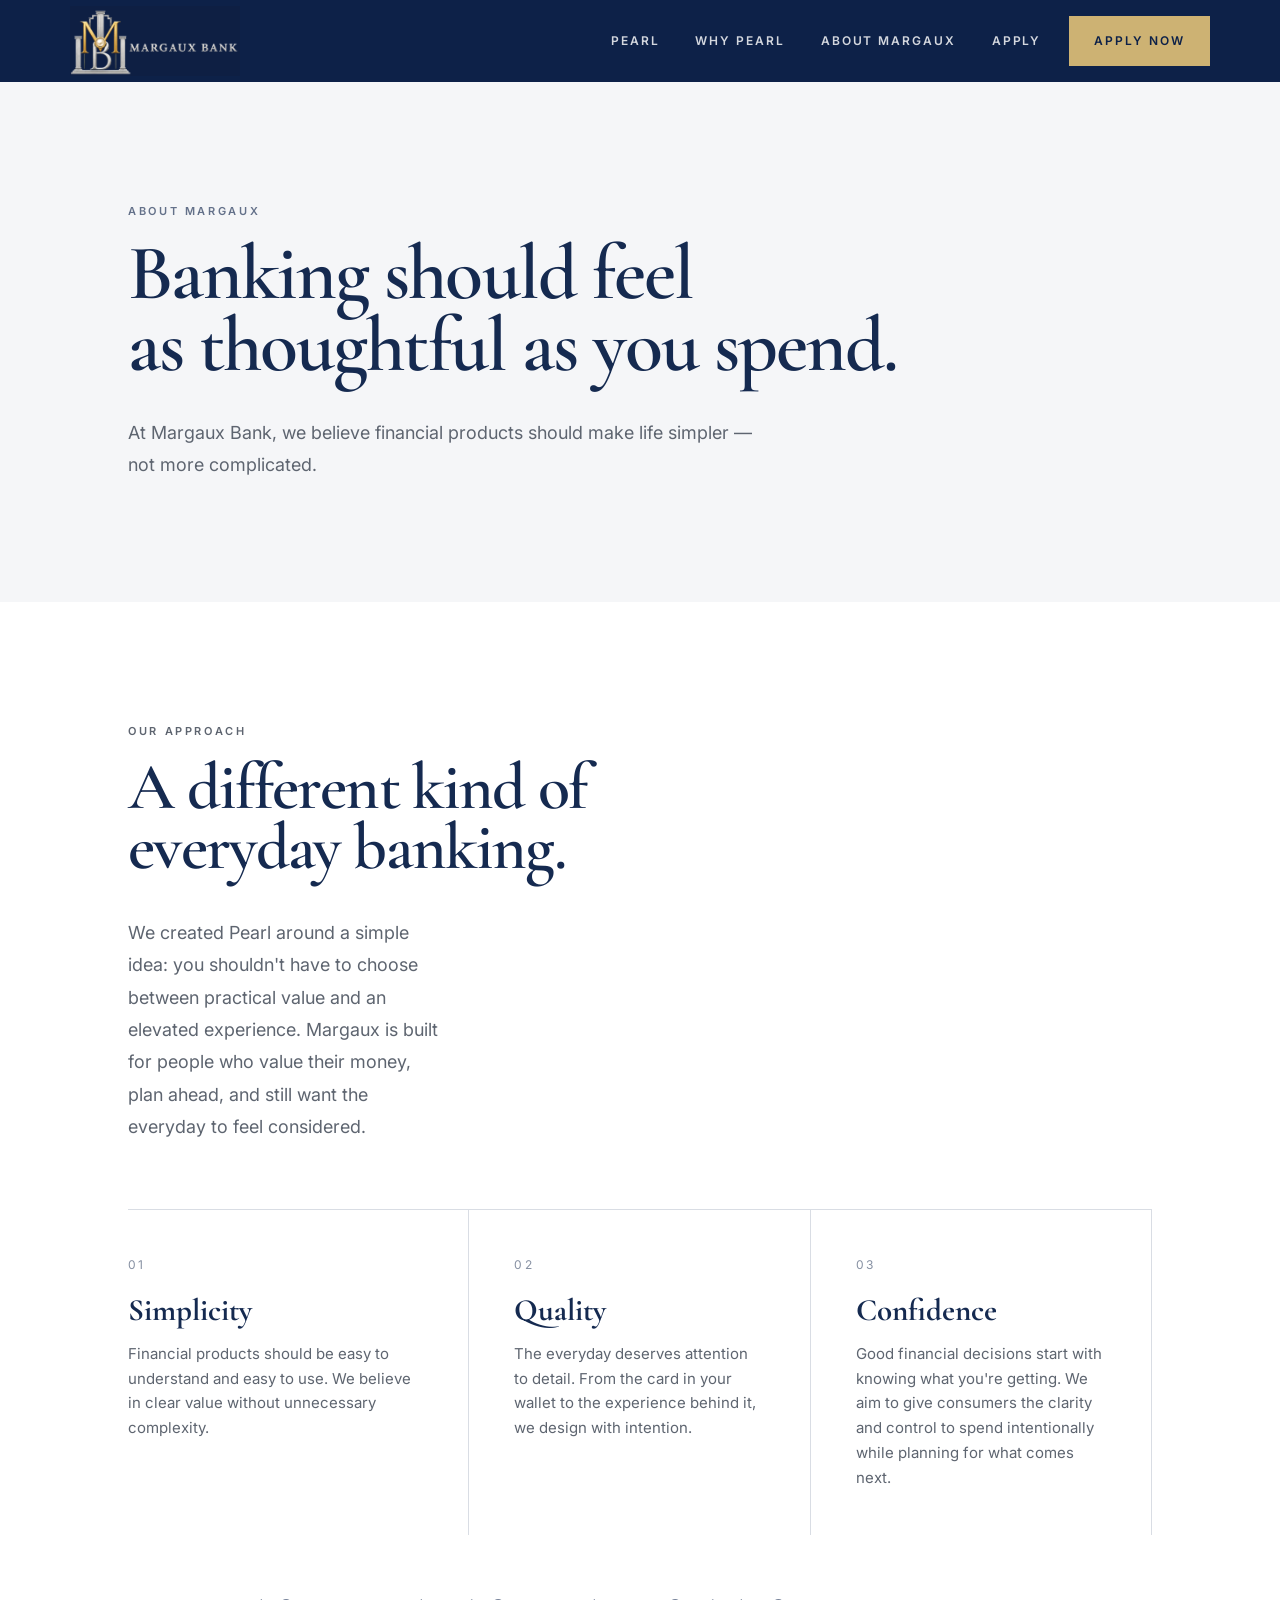
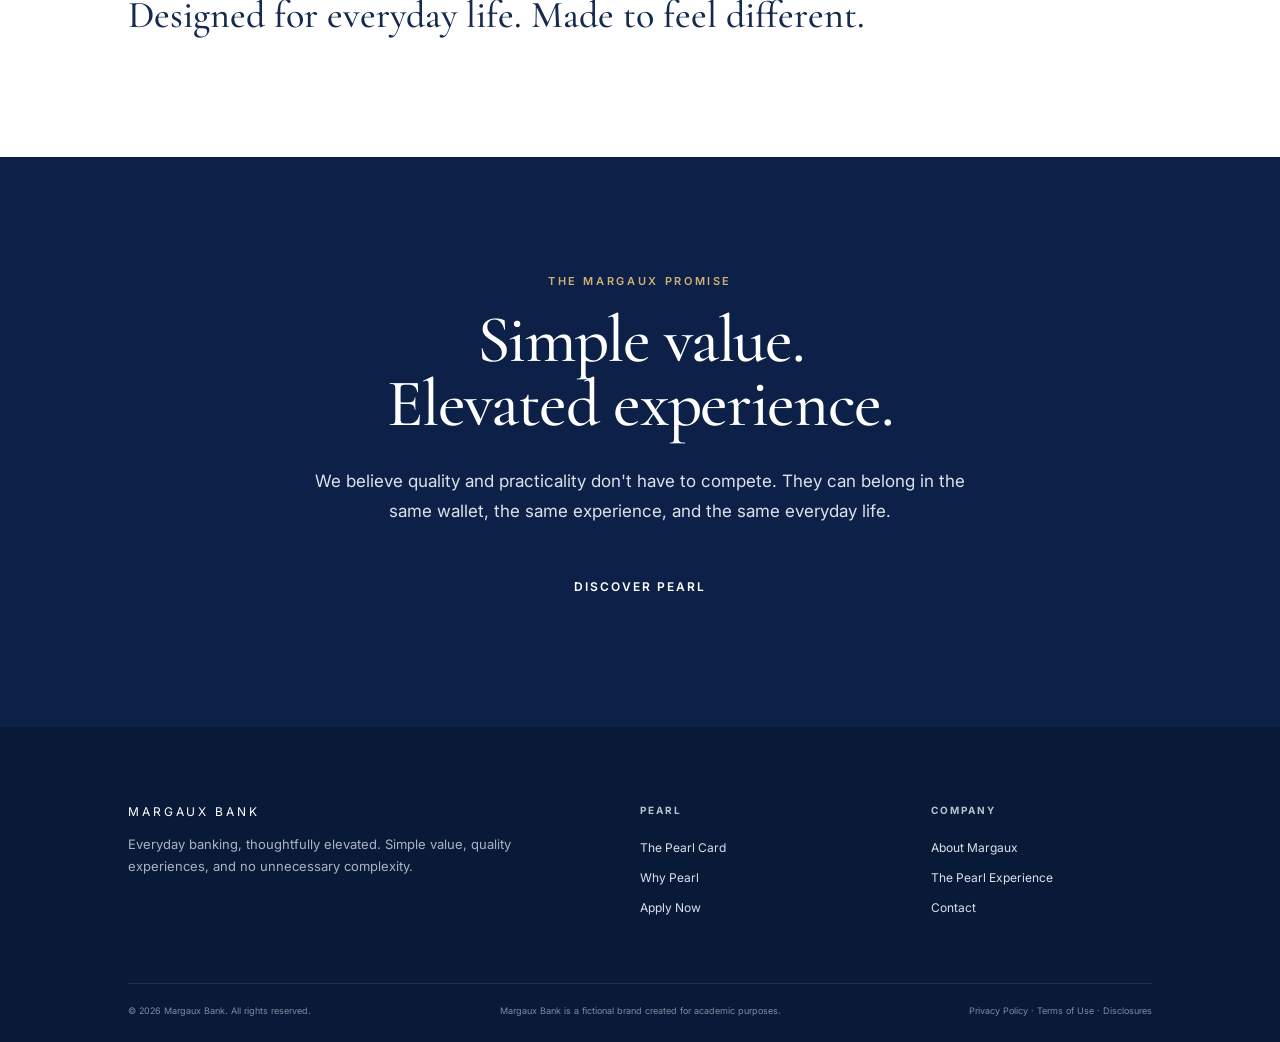
==== about.html @ a51bf8c8 "Add files via upload" ====
<!DOCTYPE html>
<html lang="en">
<head>
  <meta charset="UTF-8" />
  <meta name="viewport" content="width=device-width, initial-scale=1.0" />
  <meta name="description" content="About Margaux Bank — everyday banking, thoughtfully elevated." />
  <title>About Margaux — Margaux Bank</title>
  <link rel="preconnect" href="https://fonts.googleapis.com">
  <link rel="preconnect" href="https://fonts.gstatic.com" crossorigin>
  <link href="https://fonts.googleapis.com/css2?family=Cormorant+Garamond:wght@500;600;700&family=Inter:wght@400;500;600&display=swap" rel="stylesheet">
  <link rel="stylesheet" href="style.css" />
</head>
<body>
  <header class="site-header">
    <a class="brand" href="index.html" aria-label="Margaux Bank home">
      <img class="brand-logo" src="margaux-logo.png" alt="Margaux Bank">
    </a>

    <button class="menu-toggle" aria-label="Open navigation" aria-expanded="false">☰</button>

    <nav class="nav">
      <a href="index.html#pearl">PEARL</a>
      <a href="index.html#why-pearl">WHY PEARL</a>
      <a href="about.html">ABOUT MARGAUX</a>
      <a href="index.html#apply">APPLY</a>
    </nav>

    <a class="nav-cta" href="index.html#apply">APPLY NOW</a>
  </header>

  <main id="top">
    <section class="about-hero">
      <div class="about-hero-copy">
        <p class="eyebrow">ABOUT MARGAUX</p>
        <h1>Banking should feel<br>as thoughtful as you spend.</h1>
        <p>At Margaux Bank, we believe financial products should make life simpler — not more complicated.</p>
      </div>
    </section>

    <section class="process section about-main">
      <div class="section-intro">
        <p class="eyebrow">OUR APPROACH</p>
        <h2>A different kind of<br>everyday banking.</h2>
      </div>

      <p class="about-lead">We created Pearl around a simple idea: you shouldn't have to choose between practical value and an elevated experience. Margaux is built for people who value their money, plan ahead, and still want the everyday to feel considered.</p>

      <div class="process-grid">
        <article>
          <span>01</span>
          <h3>Simplicity</h3>
          <p>Financial products should be easy to understand and easy to use. We believe in clear value without unnecessary complexity.</p>
        </article>
        <article>
          <span>02</span>
          <h3>Quality</h3>
          <p>The everyday deserves attention to detail. From the card in your wallet to the experience behind it, we design with intention.</p>
        </article>
        <article>
          <span>03</span>
          <h3>Confidence</h3>
          <p>Good financial decisions start with knowing what you're getting. We aim to give consumers the clarity and control to spend intentionally while planning for what comes next.</p>
        </article>
      </div>

      <div class="about-closing">Designed for everyday life. Made to feel different.</div>
    </section>

    <section class="about-values">
      <div class="about-values-inner">
        <p class="eyebrow">THE MARGAUX PROMISE</p>
        <h2>Simple value.<br>Elevated experience.</h2>
        <p>We believe quality and practicality don't have to compete. They can belong in the same wallet, the same experience, and the same everyday life.</p>
        <a class="button button-primary" href="index.html#pearl">DISCOVER PEARL</a>
      </div>
    </section>
  </main>

  <footer>
    <div class="footer-top">
      <div class="footer-brand">
        <div class="brand-name">MARGAUX BANK</div>
        <p>Everyday banking, thoughtfully elevated. Simple value, quality experiences, and no unnecessary complexity.</p>
      </div>
      <div>
        <h4>PEARL</h4>
        <a href="index.html#pearl">The Pearl Card</a>
        <a href="index.html#why-pearl">Why Pearl</a>
        <a href="index.html#apply">Apply Now</a>
      </div>
      <div>
        <h4>COMPANY</h4>
        <a href="about.html">About Margaux</a>
        <a href="index.html#pearl">The Pearl Experience</a>
        <a href="index.html#apply">Contact</a>
      </div>
    </div>
    <div class="footer-bottom">
      <span>© 2026 Margaux Bank. All rights reserved.</span>
      <span>Margaux Bank is a fictional brand created for academic purposes.</span>
      <span><a href="#">Privacy Policy</a> · <a href="#">Terms of Use</a> · <a href="#">Disclosures</a></span>
    </div>
  </footer>

  <script src="script.js"></script>
</body>
</html>
---- style.css ----
:root{
  --navy:#0d2148;
  --navy-2:#101f43;
  --gold:#cdb273;
  --ink:#152a50;
  --text:#5e6570;
  --line:#d9dde4;
  --paper:#f5f6f8;
  --white:#fff;
  --serif:"Cormorant Garamond", Georgia, serif;
  --sans:"Inter", Arial, sans-serif;
}
*{box-sizing:border-box}
html{scroll-behavior:smooth}
body{margin:0;color:var(--ink);background:var(--white);font-family:var(--sans);font-size:15px;line-height:1.65}
a{text-decoration:none;color:inherit}
.site-header{height:82px;background:var(--navy);color:#fff;display:flex;align-items:center;padding:0 5.5%;gap:28px;position:sticky;top:0;z-index:20}
.brand{display:flex;align-items:center;gap:12px;margin-right:auto}
.brand-logo{width:245px;height:auto;display:block;max-height:70px;object-fit:contain;object-position:left center}
.brand-name{font-size:12px;letter-spacing:.24em;white-space:nowrap}
.nav{display:flex;gap:36px;align-items:center}
.nav a,.nav-cta{font-size:12px;letter-spacing:.16em;font-weight:600}
.nav a{opacity:.82}
.nav a:hover{opacity:1}
.nav-cta{background:var(--gold);color:var(--navy);padding:15px 25px}
.menu-toggle{display:none;background:none;border:0;color:#fff;font-size:24px}
.hero{min-height:615px;background:var(--paper);display:grid;grid-template-columns:48% 52%;position:relative;overflow:hidden}
.hero-copy{padding:100px 8% 85px 10%;position:relative;z-index:2}
.eyebrow{font-size:11px;letter-spacing:.24em;font-weight:600;color:#64718a;margin:0 0 18px}
.hero h1,.section h2,.card-section h2,.apply h2{font-family:var(--serif);font-weight:600;line-height:.9;letter-spacing:-.025em;margin:0;color:var(--ink)}
.hero h1{font-size:80px}
.hero-text{max-width:590px;color:var(--text);font-size:17px;line-height:1.8;margin:35px 0}
.hero-actions{display:flex;gap:16px}
.button{display:inline-block;padding:15px 29px;font-size:12px;letter-spacing:.17em;font-weight:600}
.button-primary{background:var(--navy);color:#fff}
.button-outline{border:1px solid #aeb6c2;color:var(--navy)}
.trust{margin-top:52px;color:#737b86;font-size:12px;display:flex;align-items:center;gap:13px}
.trust span{width:34px;height:1px;background:#6f91c5}
.hero-art{position:relative;min-height:615px}
.wave{position:absolute;width:640px;height:640px;border:1px solid #b9c9df;border-left-color:transparent;border-bottom-color:transparent;border-radius:50%;transform:rotate(37deg)}
.wave-a{top:45px;left:0}
.wave-b{top:145px;left:190px;transform:rotate(37deg) scale(.68)}
.wave-c{top:-35px;left:390px;transform:rotate(37deg) scale(.48)}
.specs span{display:block;font-size:10px;letter-spacing:.17em;color:#7a8290;margin-bottom:8px}
.specs strong{font-size:13px;font-weight:500}

.card-section{
  min-height:760px;
  padding:105px 7% 100px;
  background:var(--navy);
  color:#fff;
  position:relative;
  overflow:hidden;
}
.card-heading{text-align:center;position:relative;z-index:3;margin-bottom:95px}
.card-heading .eyebrow{color:var(--gold);margin-bottom:25px}
.card-heading h2{font-family:var(--serif);font-weight:500;font-size:67px;line-height:.95;letter-spacing:-.02em;margin:0;color:#fff}
.card-layout{
  position:relative;
  z-index:3;
  max-width:1160px;
  margin:0 auto;
  display:grid;
  grid-template-columns:1fr 430px 1fr;
  align-items:center;
  gap:65px;
}
.spec-column{display:flex;flex-direction:column;gap:55px}
.spec-item span{display:block;color:#6f7d99;font-size:12px;letter-spacing:.08em;font-weight:600;margin-bottom:8px}
.spec-item strong{display:block;font-family:var(--serif);font-weight:500;color:#e6e9ef;font-size:20px;line-height:1.25}
.spec-left{text-align:right}
.spec-right{text-align:left}
.obsidian-card{
  width:430px;
  height:270px;
  border:2px solid rgba(205,178,115,.48);
  border-radius:17px;
  background:linear-gradient(135deg,rgba(255,255,255,.09),rgba(10,28,64,.25));
  box-shadow:0 16px 38px rgba(0,0,0,.16);
  position:relative;
  overflow:hidden;
  color:#fff;
}
.card-lines{
  position:absolute;
  inset:-20%;
  background:
    radial-gradient(circle at 50% 50%, transparent 0 26%, rgba(205,178,115,.10) 26.2% 26.5%, transparent 26.8% 38%, rgba(205,178,115,.08) 38.2% 38.5%, transparent 38.8%),
    linear-gradient(90deg,transparent 49.8%,rgba(205,178,115,.08) 50%,transparent 50.2%),
    linear-gradient(30deg,transparent 49.8%,rgba(205,178,115,.06) 50%,transparent 50.2%),
    linear-gradient(-30deg,transparent 49.8%,rgba(205,178,115,.06) 50%,transparent 50.2%);
}
.card-brand{
  position:absolute;left:34px;top:32px;
  color:var(--gold);font-size:14px;letter-spacing:.2em;font-weight:600;
}
.card-network-mark{position:absolute;right:35px;top:30px;color:var(--gold);font-size:25px;transform:rotate(35deg)}
.card-chip{
  position:absolute;left:34px;top:104px;width:49px;height:36px;border-radius:6px;
  background:linear-gradient(135deg,#d8bd78,#9e8552);
  box-shadow:inset 0 0 0 1px rgba(255,255,255,.25);
}
.card-member{position:absolute;left:34px;bottom:32px}
.card-member span{display:block;color:#77839a;font-size:13px;margin-bottom:5px}
.card-member strong{font-family:var(--serif);font-weight:500;font-size:19px;letter-spacing:.1em}
.card-circles{position:absolute;right:34px;bottom:31px;display:flex}
.card-circles i{display:block;width:31px;height:31px;border-radius:50%;background:rgba(205,178,115,.72)}
.card-circles i+ i{margin-left:-9px;background:rgba(155,145,123,.55)}
.card-wave{
  position:absolute;width:610px;height:610px;border:1px solid rgba(67,112,176,.27);border-radius:50%;
  pointer-events:none;
}
.card-wave:before,.card-wave:after{
  content:"";position:absolute;inset:22px;border:1px solid rgba(67,112,176,.17);border-radius:50%;
}
.card-wave:after{inset:44px}
.wave-left{left:-350px;bottom:-340px;transform:rotate(35deg)}
.wave-right{right:-220px;top:150px;transform:rotate(-25deg) scale(.85)}
.section{padding:120px 10%}
.benefits{background:var(--paper)}
.section h2{font-size:66px}
.section-intro{margin-bottom:65px}
.benefit-grid{display:grid;grid-template-columns:repeat(3,1fr);gap:28px}
.benefit-grid article{background:#fff;padding:38px 34px;min-height:380px;border-top:2px solid var(--navy)}
.number{font-size:11px;letter-spacing:.18em;color:#8994a7}
.benefit-grid h3,.process h3{font-family:var(--serif);font-size:31px;line-height:1.05;margin:18px 0 24px}
ul{padding-left:19px;margin:0;color:var(--text)}
li{margin:11px 0}
.process{background:#fff}
.process-grid{display:grid;grid-template-columns:repeat(3,1fr);gap:0;border-top:1px solid var(--line)}
.process-grid article{padding:42px 45px 30px 0;border-right:1px solid var(--line)}
.process-grid article+article{padding-left:45px}
.process-grid span{font-size:12px;letter-spacing:.2em;color:#8791a3}
.process h3{margin-bottom:14px}
.process p{color:var(--text);max-width:320px}
.quote{background:var(--navy);color:#fff;text-align:center;padding:105px 15%;position:relative}
.quote-mark{font-family:var(--serif);font-size:100px;color:var(--gold);height:55px}
blockquote{font-family:var(--serif);font-size:43px;line-height:1.15;max-width:900px;margin:15px auto 35px}
.quote p{font-size:12px;letter-spacing:.1em}
.quote p span{opacity:.55}
.apply{background:var(--paper);display:grid;grid-template-columns:1fr 1fr;gap:100px;align-items:center}
.apply>div>p:last-child{color:var(--text);max-width:470px;margin-top:30px}
.apply form{border-top:1px solid var(--line);padding-top:28px}
.apply label{font-size:10px;letter-spacing:.18em;display:block;margin-bottom:12px}
.form-row{display:flex}
.form-row input{flex:1;border:1px solid #c8cdd5;border-right:0;padding:17px 16px;font:inherit;background:#fff;outline:none}
.form-row button{border:0;background:var(--navy);color:#fff;padding:0 25px;font:600 11px var(--sans);letter-spacing:.15em;cursor:pointer}
form small{display:block;color:#7b818b;font-size:10px;margin-top:14px}
.form-message{font-size:12px;margin-top:14px}
footer{background:#091a39;color:#fff;padding:75px 10% 25px}
.footer-top{display:grid;grid-template-columns:2fr 1fr 1fr;gap:70px;padding-bottom:55px}
.footer-brand p{max-width:390px;color:#aab3c1;font-size:13px}
footer h4{font-size:10px;letter-spacing:.2em;color:#b9c2cf;margin:0 0 20px}
footer .footer-top a{display:block;color:#dbe0e8;font-size:12px;margin:10px 0}
.footer-bottom{border-top:1px solid #ffffff1a;padding-top:20px;display:flex;justify-content:space-between;gap:20px;color:#7f8b9f;font-size:9px;line-height:1.5}
.footer-bottom span:nth-child(2){max-width:460px;text-align:center}
@media(max-width:900px){
  .site-header{padding:0 5%}
  .nav{display:none;position:absolute;top:82px;left:0;right:0;background:var(--navy);padding:22px 5%;flex-direction:column;align-items:flex-start}
  .nav.open{display:flex}
  .menu-toggle{display:block}
  .nav-cta{display:none}
  .hero{grid-template-columns:1fr}
  .hero-copy{padding:80px 8%}
  .hero h1{font-size:65px}
  .hero-art{min-height:340px}
  .card-section,.apply{grid-template-columns:1fr;padding:85px 8%}
  .specs{grid-template-columns:repeat(2,1fr)}
  .benefit-grid,.process-grid{grid-template-columns:1fr}
  .process-grid article,.process-grid article+article{padding:32px 0;border-right:0;border-bottom:1px solid var(--line)}
  .quote{padding:85px 8%}
  blockquote{font-size:34px}
  .footer-top{grid-template-columns:1fr 1fr}
  .footer-brand{grid-column:1/-1}
  .footer-bottom{flex-direction:column}
  .footer-bottom span:nth-child(2){text-align:left}
}
@media(max-width:600px){
  .brand-name{font-size:10px}
  .hero h1{font-size:55px}
  .hero-text{font-size:15px}
  .section h2,.card-copy h2,.apply h2{font-size:48px}
  .hero-art{min-height:250px}
  .wave{width:440px;height:440px}
  .specs{grid-template-columns:1fr}
  .form-row{flex-direction:column;gap:10px}
  .form-row input{border-right:1px solid #c8cdd5}
  .form-row button{height:50px}
  .footer-top{grid-template-columns:1fr}
}

@media(max-width:1100px){
  .card-layout{grid-template-columns:1fr;max-width:700px;gap:45px}
  .spec-left,.spec-right{text-align:center}
  .spec-column{display:grid;grid-template-columns:repeat(3,1fr);gap:25px}
  .obsidian-card{margin:0 auto}
}
@media(max-width:600px){
  .brand-logo{width:190px;max-height:55px}
  .card-section{padding:75px 6% 85px;min-height:0}
  .card-heading{margin-bottom:60px}
  .card-heading h2{font-size:48px}
  .obsidian-card{width:100%;height:auto;aspect-ratio:1.59}
  .spec-column{display:flex;gap:30px}
  .spec-item strong{font-size:18px}
}

/* Pearl card image — uses the supplied campaign card artwork. */
.pearl-card-image-wrap{width:430px;display:flex;align-items:center;justify-content:center}
.pearl-card-image{display:block;width:100%;height:auto;border-radius:17px;box-shadow:0 16px 38px rgba(0,0,0,.28);object-fit:cover}
/* About Margaux */
.about-lead{max-width:900px;color:var(--text);font-size:18px;line-height:1.8;margin:-25px 0 65px}
.about-closing{margin-top:60px;font-family:var(--serif);font-size:38px;line-height:1.1;color:var(--ink);font-weight:500}
@media(max-width:1100px){.pearl-card-image-wrap{width:100%;max-width:700px;margin:0 auto}}
@media(max-width:600px){.pearl-card-image-wrap{width:100%}.about-lead{font-size:16px;margin:-20px 0 45px}.about-closing{font-size:32px;margin-top:45px}}

/* Final card sizing fix: prevent the supplied image from expanding the grid track. */
.pearl-card-image-wrap{
  width:430px;
  min-width:0;
  max-width:430px;
}
.pearl-card-image{
  width:430px;
  max-width:100%;
  min-width:0;
  height:auto;
}
@media(max-width:1100px){
  .pearl-card-image-wrap{
    width:100%;
    max-width:430px;
    min-width:0;
    margin:0 auto;
  }
  .pearl-card-image{
    width:430px;
    max-width:100%;
  }
}
@media(max-width:600px){
  .pearl-card-image-wrap,
  .pearl-card-image{
    width:100%;
    max-width:100%;
  }
}

/* Standalone About Margaux page — same design language as the homepage. */
.about-hero{
  min-height:520px;
  background:var(--paper);
  display:flex;
  align-items:center;
  padding:100px 10%;
}
.about-hero-copy{
  max-width:850px;
}
.about-hero h1{
  font-family:var(--serif);
  font-weight:600;
  line-height:.92;
  letter-spacing:-.025em;
  margin:0;
  color:var(--ink);
  font-size:78px;
}
.about-hero-copy > p:last-child{
  max-width:650px;
  color:var(--text);
  font-size:18px;
  line-height:1.8;
  margin:35px 0 0;
}
.about-main{
  background:#fff;
}
.about-values{
  background:var(--navy);
  color:#fff;
  padding:115px 10%;
  text-align:center;
}
.about-values-inner{
  max-width:850px;
  margin:0 auto;
}
.about-values .eyebrow{
  color:var(--gold);
}
.about-values h2{
  font-family:var(--serif);
  font-weight:500;
  font-size:67px;
  line-height:.95;
  letter-spacing:-.02em;
  margin:0 0 30px;
  color:#fff;
}
.about-values p:not(.eyebrow){
  max-width:650px;
  margin:0 auto 35px;
  color:#dce2ec;
  font-size:17px;
  line-height:1.8;
}
.about-values .button-primary{
  display:inline-block;
}
@media(max-width:600px){
  .about-hero{
    min-height:430px;
    padding:80px 8%;
  }
  .about-hero h1{
    font-size:55px;
  }
  .about-hero-copy > p:last-child{
    font-size:15px;
  }
  .about-values{
    padding:85px 8%;
  }
  .about-values h2{
    font-size:48px;
  }
}

/* Pearl card: transparent isolated artwork, matching the original card footprint. */
.pearl-card-image-wrap{
  width:430px;
  height:270px;
  min-width:430px;
  max-width:430px;
  display:flex;
  align-items:center;
  justify-content:center;
}
.pearl-card-image{
  display:block;
  width:430px;
  height:270px;
  max-width:430px;
  max-height:270px;
  object-fit:contain;
  border-radius:17px;
  box-shadow:0 16px 38px rgba(0,0,0,.18);
}
@media(max-width:1100px){
  .pearl-card-image-wrap{
    width:430px;
    height:270px;
    min-width:0;
    max-width:100%;
    margin:0 auto;
  }
  .pearl-card-image{
    width:430px;
    height:270px;
    max-width:100%;
  }
}
@media(max-width:600px){
  .pearl-card-image-wrap{
    width:100%;
    height:auto;
    min-width:0;
    max-width:100%;
  }
  .pearl-card-image{
    width:100%;
    height:auto;
    max-width:100%;
  }
}
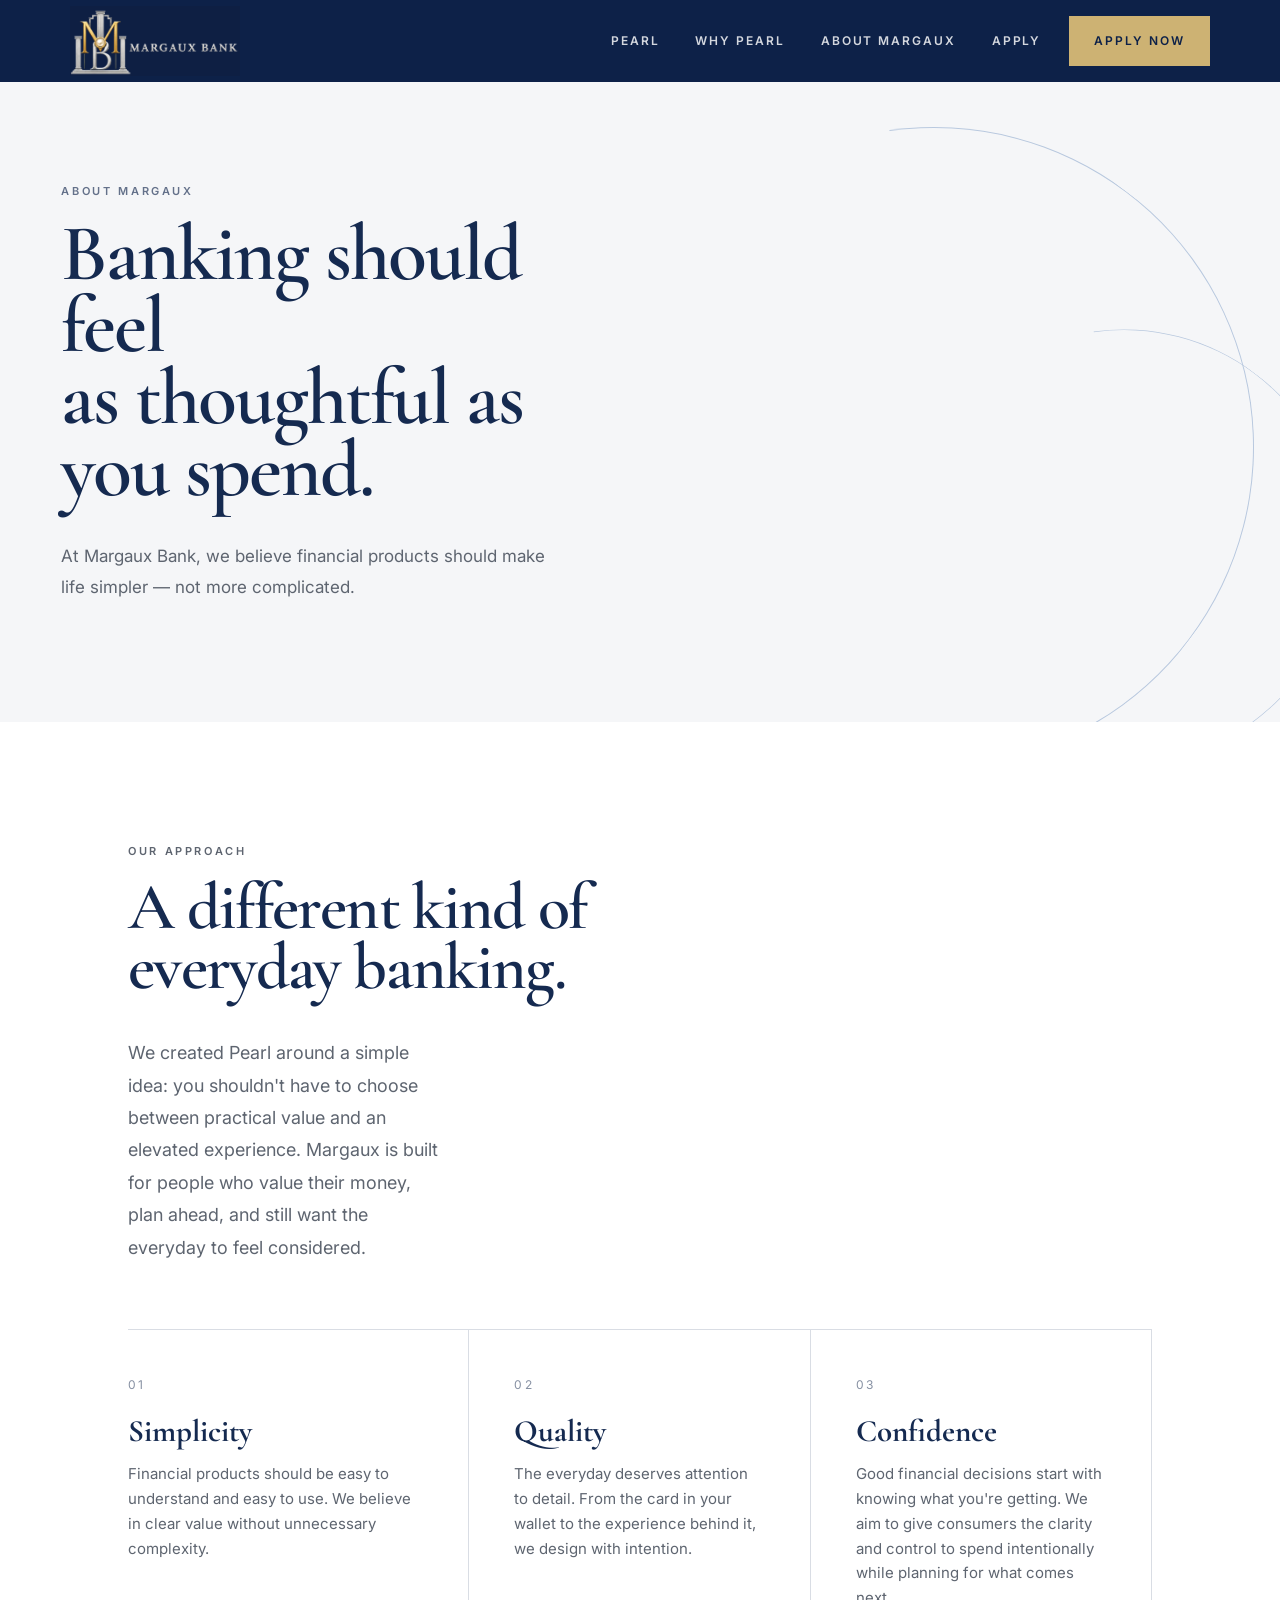
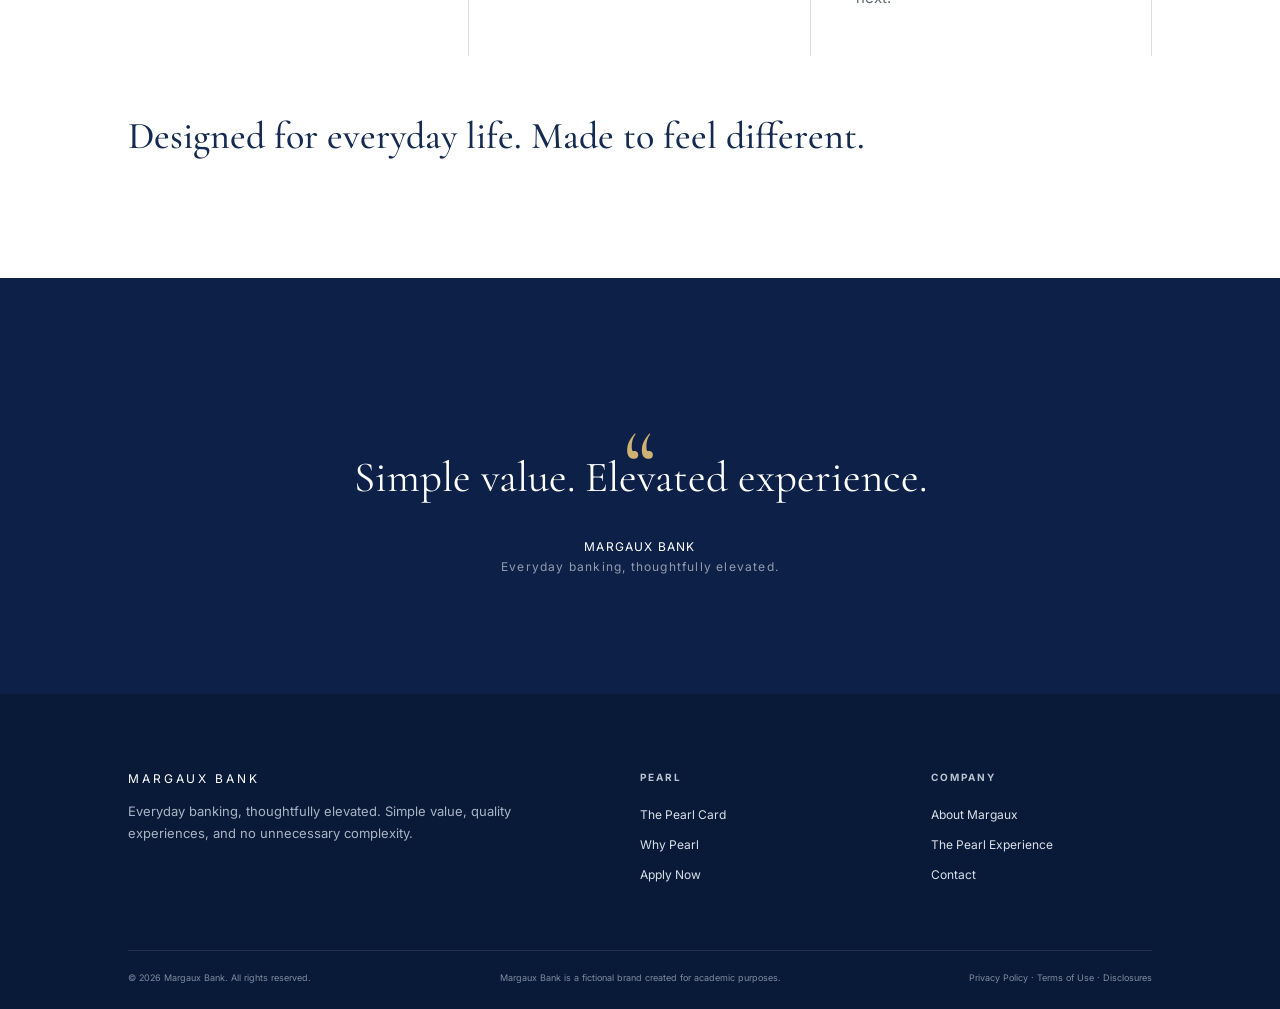
==== commit f1a0f343: "Add files via upload" ====
--- a/about.html
+++ b/about.html
@@ -15,64 +15,48 @@
     <a class="brand" href="index.html" aria-label="Margaux Bank home">
       <img class="brand-logo" src="margaux-logo.png" alt="Margaux Bank">
     </a>
-
     <button class="menu-toggle" aria-label="Open navigation" aria-expanded="false">☰</button>
-
     <nav class="nav">
       <a href="index.html#pearl">PEARL</a>
       <a href="index.html#why-pearl">WHY PEARL</a>
       <a href="about.html">ABOUT MARGAUX</a>
       <a href="index.html#apply">APPLY</a>
     </nav>
-
     <a class="nav-cta" href="index.html#apply">APPLY NOW</a>
   </header>
 
   <main id="top">
-    <section class="about-hero">
-      <div class="about-hero-copy">
+    <section class="hero about-page-hero">
+      <div class="hero-copy">
         <p class="eyebrow">ABOUT MARGAUX</p>
         <h1>Banking should feel<br>as thoughtful as you spend.</h1>
-        <p>At Margaux Bank, we believe financial products should make life simpler — not more complicated.</p>
+        <p class="hero-text">At Margaux Bank, we believe financial products should make life simpler — not more complicated.</p>
+      </div>
+      <div class="hero-art" aria-hidden="true">
+        <div class="wave wave-a"></div>
+        <div class="wave wave-b"></div>
+        <div class="wave wave-c"></div>
       </div>
     </section>
 
-    <section class="process section about-main">
+    <section class="process section">
       <div class="section-intro">
         <p class="eyebrow">OUR APPROACH</p>
         <h2>A different kind of<br>everyday banking.</h2>
       </div>
-
       <p class="about-lead">We created Pearl around a simple idea: you shouldn't have to choose between practical value and an elevated experience. Margaux is built for people who value their money, plan ahead, and still want the everyday to feel considered.</p>
-
       <div class="process-grid">
-        <article>
-          <span>01</span>
-          <h3>Simplicity</h3>
-          <p>Financial products should be easy to understand and easy to use. We believe in clear value without unnecessary complexity.</p>
-        </article>
-        <article>
-          <span>02</span>
-          <h3>Quality</h3>
-          <p>The everyday deserves attention to detail. From the card in your wallet to the experience behind it, we design with intention.</p>
-        </article>
-        <article>
-          <span>03</span>
-          <h3>Confidence</h3>
-          <p>Good financial decisions start with knowing what you're getting. We aim to give consumers the clarity and control to spend intentionally while planning for what comes next.</p>
-        </article>
+        <article><span>01</span><h3>Simplicity</h3><p>Financial products should be easy to understand and easy to use. We believe in clear value without unnecessary complexity.</p></article>
+        <article><span>02</span><h3>Quality</h3><p>The everyday deserves attention to detail. From the card in your wallet to the experience behind it, we design with intention.</p></article>
+        <article><span>03</span><h3>Confidence</h3><p>Good financial decisions start with knowing what you're getting. We aim to give consumers the clarity and control to spend intentionally while planning for what comes next.</p></article>
       </div>
-
       <div class="about-closing">Designed for everyday life. Made to feel different.</div>
     </section>
 
-    <section class="about-values">
-      <div class="about-values-inner">
-        <p class="eyebrow">THE MARGAUX PROMISE</p>
-        <h2>Simple value.<br>Elevated experience.</h2>
-        <p>We believe quality and practicality don't have to compete. They can belong in the same wallet, the same experience, and the same everyday life.</p>
-        <a class="button button-primary" href="index.html#pearl">DISCOVER PEARL</a>
-      </div>
+    <section class="quote">
+      <div class="quote-mark">“</div>
+      <blockquote>Simple value. Elevated experience.</blockquote>
+      <p>MARGAUX BANK<br><span>Everyday banking, thoughtfully elevated.</span></p>
     </section>
   </main>
 
@@ -101,7 +85,6 @@
       <span><a href="#">Privacy Policy</a> · <a href="#">Terms of Use</a> · <a href="#">Disclosures</a></span>
     </div>
   </footer>
-
   <script src="script.js"></script>
 </body>
 </html>
--- a/style.css
+++ b/style.css
@@ -73,39 +73,21 @@
 .obsidian-card{
   width:430px;
   height:270px;
-  border:2px solid rgba(205,178,115,.48);
+  position:relative;
+  overflow:visible;
+  background:transparent;
+  border:0;
+  box-shadow:none;
+}
+.pearl-card-image{
+  display:block;
+  width:430px;
+  height:270px;
+  max-width:430px;
+  object-fit:contain;
   border-radius:17px;
-  background:linear-gradient(135deg,rgba(255,255,255,.09),rgba(10,28,64,.25));
-  box-shadow:0 16px 38px rgba(0,0,0,.16);
-  position:relative;
-  overflow:hidden;
-  color:#fff;
-}
-.card-lines{
-  position:absolute;
-  inset:-20%;
-  background:
-    radial-gradient(circle at 50% 50%, transparent 0 26%, rgba(205,178,115,.10) 26.2% 26.5%, transparent 26.8% 38%, rgba(205,178,115,.08) 38.2% 38.5%, transparent 38.8%),
-    linear-gradient(90deg,transparent 49.8%,rgba(205,178,115,.08) 50%,transparent 50.2%),
-    linear-gradient(30deg,transparent 49.8%,rgba(205,178,115,.06) 50%,transparent 50.2%),
-    linear-gradient(-30deg,transparent 49.8%,rgba(205,178,115,.06) 50%,transparent 50.2%);
-}
-.card-brand{
-  position:absolute;left:34px;top:32px;
-  color:var(--gold);font-size:14px;letter-spacing:.2em;font-weight:600;
-}
-.card-network-mark{position:absolute;right:35px;top:30px;color:var(--gold);font-size:25px;transform:rotate(35deg)}
-.card-chip{
-  position:absolute;left:34px;top:104px;width:49px;height:36px;border-radius:6px;
-  background:linear-gradient(135deg,#d8bd78,#9e8552);
-  box-shadow:inset 0 0 0 1px rgba(255,255,255,.25);
-}
-.card-member{position:absolute;left:34px;bottom:32px}
-.card-member span{display:block;color:#77839a;font-size:13px;margin-bottom:5px}
-.card-member strong{font-family:var(--serif);font-weight:500;font-size:19px;letter-spacing:.1em}
-.card-circles{position:absolute;right:34px;bottom:31px;display:flex}
-.card-circles i{display:block;width:31px;height:31px;border-radius:50%;background:rgba(205,178,115,.72)}
-.card-circles i+ i{margin-left:-9px;background:rgba(155,145,123,.55)}
+  box-shadow:0 16px 38px rgba(0,0,0,.18);
+}
 .card-wave{
   position:absolute;width:610px;height:610px;border:1px solid rgba(67,112,176,.27);border-radius:50%;
   pointer-events:none;
@@ -205,172 +187,31 @@
   .spec-item strong{font-size:18px}
 }
 
-/* Pearl card image — uses the supplied campaign card artwork. */
-.pearl-card-image-wrap{width:430px;display:flex;align-items:center;justify-content:center}
-.pearl-card-image{display:block;width:100%;height:auto;border-radius:17px;box-shadow:0 16px 38px rgba(0,0,0,.28);object-fit:cover}
-/* About Margaux */
-.about-lead{max-width:900px;color:var(--text);font-size:18px;line-height:1.8;margin:-25px 0 65px}
-.about-closing{margin-top:60px;font-family:var(--serif);font-size:38px;line-height:1.1;color:var(--ink);font-weight:500}
-@media(max-width:1100px){.pearl-card-image-wrap{width:100%;max-width:700px;margin:0 auto}}
-@media(max-width:600px){.pearl-card-image-wrap{width:100%}.about-lead{font-size:16px;margin:-20px 0 45px}.about-closing{font-size:32px;margin-top:45px}}
-
-/* Final card sizing fix: prevent the supplied image from expanding the grid track. */
-.pearl-card-image-wrap{
-  width:430px;
-  min-width:0;
-  max-width:430px;
-}
-.pearl-card-image{
-  width:430px;
-  max-width:100%;
-  min-width:0;
-  height:auto;
-}
 @media(max-width:1100px){
-  .pearl-card-image-wrap{
-    width:100%;
-    max-width:430px;
-    min-width:0;
-    margin:0 auto;
-  }
-  .pearl-card-image{
-    width:430px;
-    max-width:100%;
-  }
-}
-@media(max-width:600px){
-  .pearl-card-image-wrap,
-  .pearl-card-image{
-    width:100%;
-    max-width:100%;
-  }
-}
-
-/* Standalone About Margaux page — same design language as the homepage. */
-.about-hero{
-  min-height:520px;
-  background:var(--paper);
-  display:flex;
-  align-items:center;
-  padding:100px 10%;
-}
-.about-hero-copy{
-  max-width:850px;
-}
-.about-hero h1{
-  font-family:var(--serif);
-  font-weight:600;
-  line-height:.92;
-  letter-spacing:-.025em;
-  margin:0;
-  color:var(--ink);
-  font-size:78px;
-}
-.about-hero-copy > p:last-child{
-  max-width:650px;
+  .obsidian-card{margin:0 auto}
+  .pearl-card-image{width:430px;height:270px;max-width:100%}
+}
+@media(max-width:600px){
+  .obsidian-card{width:100%;height:auto;aspect-ratio:1.59}
+  .pearl-card-image{width:100%;height:auto;max-width:100%;aspect-ratio:1.59}
+}
+
+.about-lead{
+  max-width:900px;
   color:var(--text);
   font-size:18px;
   line-height:1.8;
-  margin:35px 0 0;
-}
-.about-main{
-  background:#fff;
-}
-.about-values{
-  background:var(--navy);
-  color:#fff;
-  padding:115px 10%;
-  text-align:center;
-}
-.about-values-inner{
-  max-width:850px;
-  margin:0 auto;
-}
-.about-values .eyebrow{
-  color:var(--gold);
-}
-.about-values h2{
+  margin:-25px 0 65px;
+}
+.about-closing{
+  margin-top:60px;
   font-family:var(--serif);
+  font-size:38px;
+  line-height:1.1;
+  color:var(--ink);
   font-weight:500;
-  font-size:67px;
-  line-height:.95;
-  letter-spacing:-.02em;
-  margin:0 0 30px;
-  color:#fff;
-}
-.about-values p:not(.eyebrow){
-  max-width:650px;
-  margin:0 auto 35px;
-  color:#dce2ec;
-  font-size:17px;
-  line-height:1.8;
-}
-.about-values .button-primary{
-  display:inline-block;
-}
-@media(max-width:600px){
-  .about-hero{
-    min-height:430px;
-    padding:80px 8%;
-  }
-  .about-hero h1{
-    font-size:55px;
-  }
-  .about-hero-copy > p:last-child{
-    font-size:15px;
-  }
-  .about-values{
-    padding:85px 8%;
-  }
-  .about-values h2{
-    font-size:48px;
-  }
-}
-
-/* Pearl card: transparent isolated artwork, matching the original card footprint. */
-.pearl-card-image-wrap{
-  width:430px;
-  height:270px;
-  min-width:430px;
-  max-width:430px;
-  display:flex;
-  align-items:center;
-  justify-content:center;
-}
-.pearl-card-image{
-  display:block;
-  width:430px;
-  height:270px;
-  max-width:430px;
-  max-height:270px;
-  object-fit:contain;
-  border-radius:17px;
-  box-shadow:0 16px 38px rgba(0,0,0,.18);
-}
-@media(max-width:1100px){
-  .pearl-card-image-wrap{
-    width:430px;
-    height:270px;
-    min-width:0;
-    max-width:100%;
-    margin:0 auto;
-  }
-  .pearl-card-image{
-    width:430px;
-    height:270px;
-    max-width:100%;
-  }
-}
-@media(max-width:600px){
-  .pearl-card-image-wrap{
-    width:100%;
-    height:auto;
-    min-width:0;
-    max-width:100%;
-  }
-  .pearl-card-image{
-    width:100%;
-    height:auto;
-    max-width:100%;
-  }
-}
+}
+@media(max-width:600px){
+  .about-lead{font-size:16px;margin:-20px 0 45px}
+  .about-closing{font-size:32px;margin-top:45px}
+}
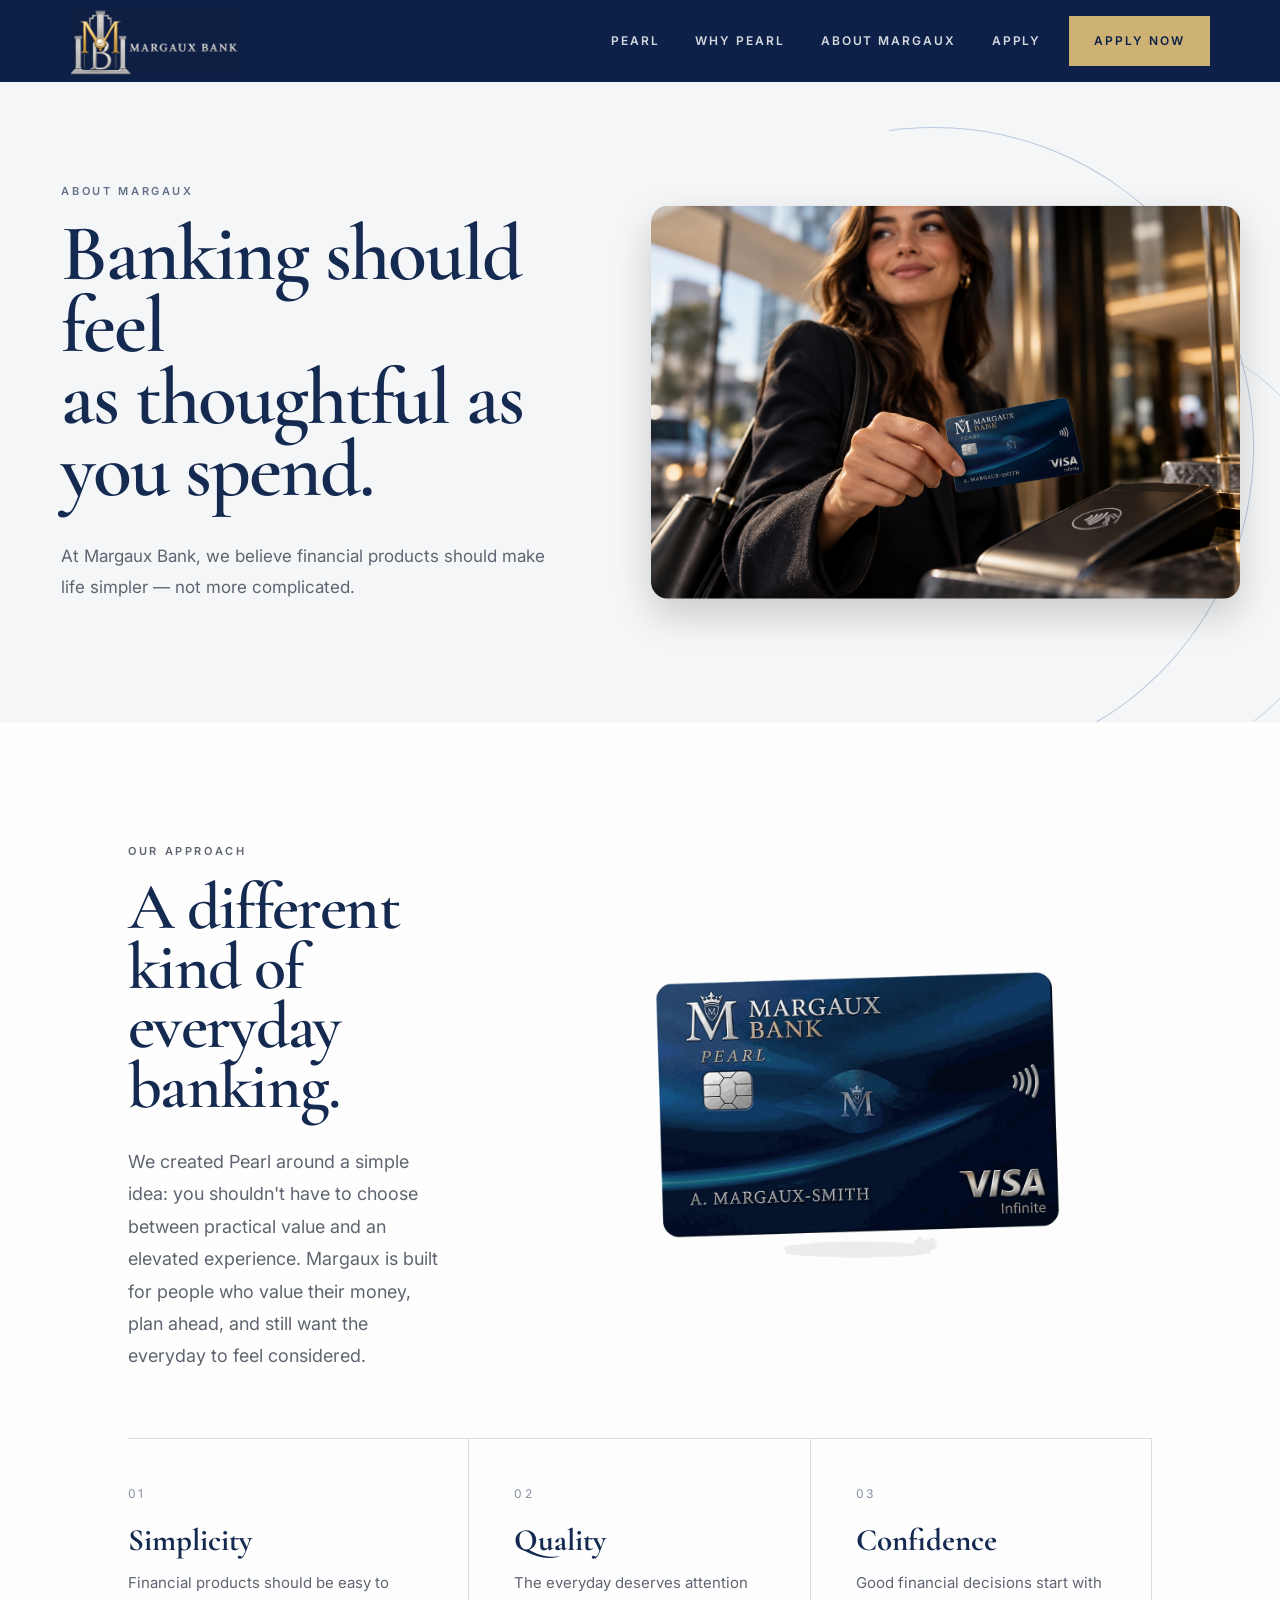
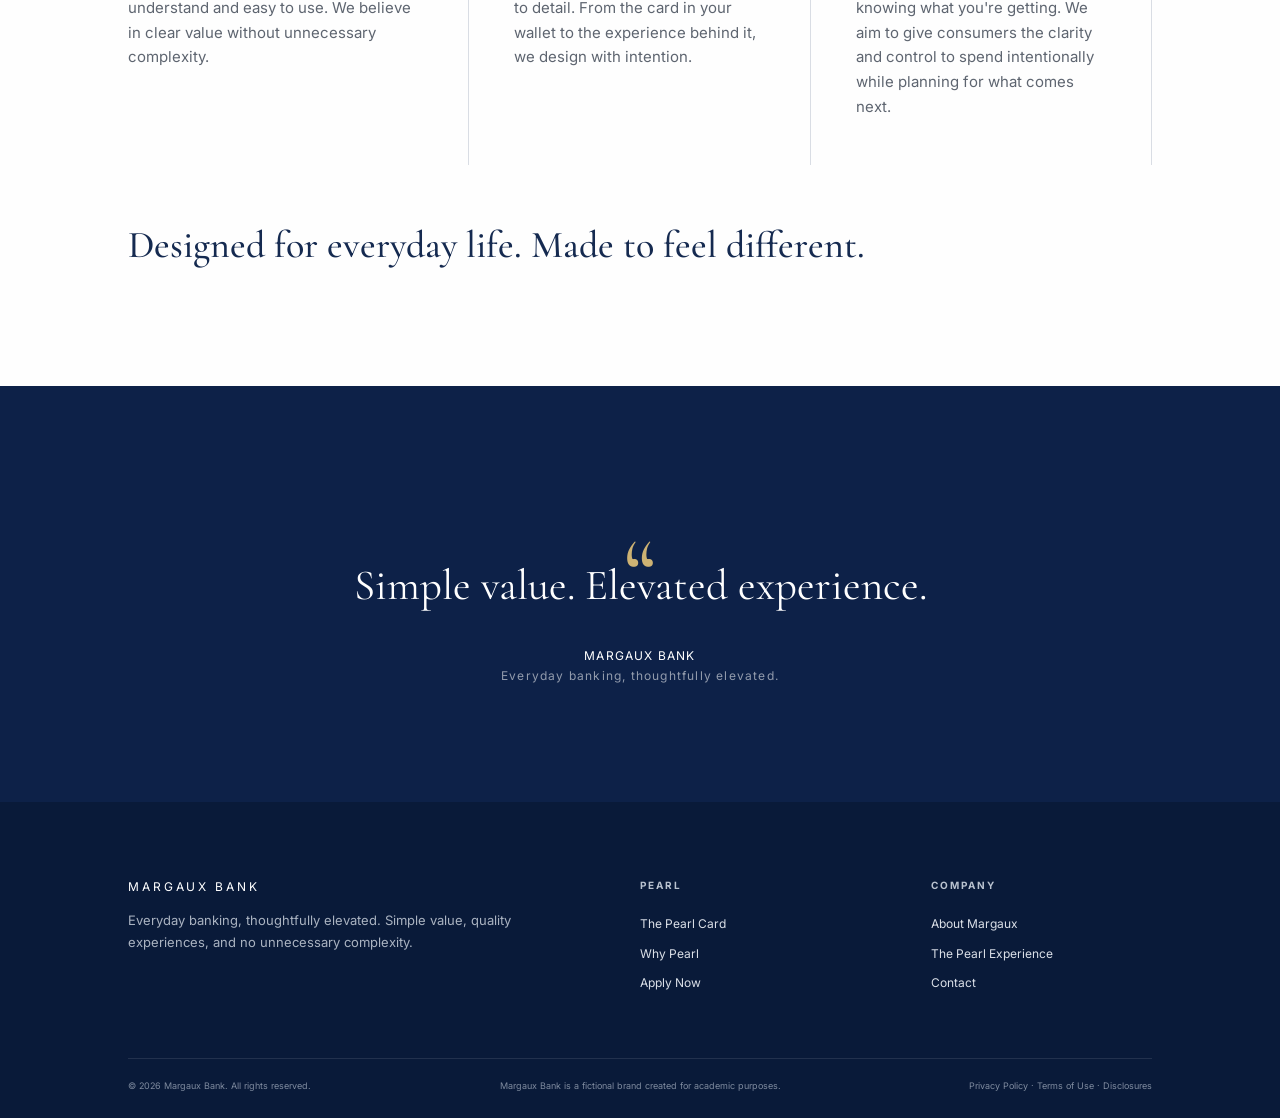
==== commit 44cff0da: "Add lounge, contactless and executive photos to homepage and About - Homepage hero: add luxury trave" ====
--- a/about.html
+++ b/about.html
@@ -32,19 +32,25 @@
         <h1>Banking should feel<br>as thoughtful as you spend.</h1>
         <p class="hero-text">At Margaux Bank, we believe financial products should make life simpler — not more complicated.</p>
       </div>
-      <div class="hero-art" aria-hidden="true">
-        <div class="wave wave-a"></div>
-        <div class="wave wave-b"></div>
-        <div class="wave wave-c"></div>
+      <div class="hero-art">
+        <div class="wave wave-a" aria-hidden="true"></div>
+        <div class="wave wave-b" aria-hidden="true"></div>
+        <div class="wave wave-c" aria-hidden="true"></div>
+        <img class="hero-photo" src="premium-contactless-payment.png" alt="Paying with a Margaux Bank card using contactless payment">
       </div>
     </section>
 
     <section class="process section">
-      <div class="section-intro">
-        <p class="eyebrow">OUR APPROACH</p>
-        <h2>A different kind of<br>everyday banking.</h2>
+      <div class="approach-row">
+        <div class="approach-text">
+          <div class="section-intro">
+            <p class="eyebrow">OUR APPROACH</p>
+            <h2>A different kind of<br>everyday banking.</h2>
+          </div>
+          <p class="about-lead">We created Pearl around a simple idea: you shouldn't have to choose between practical value and an elevated experience. Margaux is built for people who value their money, plan ahead, and still want the everyday to feel considered.</p>
+        </div>
+        <img class="approach-photo" src="margaux-executive-premium.gif" alt="Margaux Bank executive premium experience">
       </div>
-      <p class="about-lead">We created Pearl around a simple idea: you shouldn't have to choose between practical value and an elevated experience. Margaux is built for people who value their money, plan ahead, and still want the everyday to feel considered.</p>
       <div class="process-grid">
         <article><span>01</span><h3>Simplicity</h3><p>Financial products should be easy to understand and easy to use. We believe in clear value without unnecessary complexity.</p></article>
         <article><span>02</span><h3>Quality</h3><p>The everyday deserves attention to detail. From the card in your wallet to the experience behind it, we design with intention.</p></article>
--- a/style.css
+++ b/style.css
@@ -36,7 +36,12 @@
 .button-outline{border:1px solid #aeb6c2;color:var(--navy)}
 .trust{margin-top:52px;color:#737b86;font-size:12px;display:flex;align-items:center;gap:13px}
 .trust span{width:34px;height:1px;background:#6f91c5}
-.hero-art{position:relative;min-height:615px}
+.hero-art{position:relative;min-height:615px;display:flex;align-items:center;justify-content:center;padding:60px 6% 60px 4%}
+.hero-photo{position:relative;z-index:2;display:block;width:100%;max-width:520px;height:auto;border-radius:17px;box-shadow:0 16px 38px rgba(0,0,0,.18)}
+@media(min-width:901px){
+  .hero-art{padding:0 6% 0 4%}
+  .hero-photo{position:absolute;top:50%;right:6%;transform:translateY(-50%);width:min(922px,46vw);max-width:none;height:auto}
+}
 .wave{position:absolute;width:640px;height:640px;border:1px solid #b9c9df;border-left-color:transparent;border-bottom-color:transparent;border-radius:50%;transform:rotate(37deg)}
 .wave-a{top:45px;left:0}
 .wave-b{top:145px;left:190px;transform:rotate(37deg) scale(.68)}
@@ -108,7 +113,7 @@
 .benefit-grid h3,.process h3{font-family:var(--serif);font-size:31px;line-height:1.05;margin:18px 0 24px}
 ul{padding-left:19px;margin:0;color:var(--text)}
 li{margin:11px 0}
-.process{background:#fff}
+.process{background:#fefefe}
 .process-grid{display:grid;grid-template-columns:repeat(3,1fr);gap:0;border-top:1px solid var(--line)}
 .process-grid article{padding:42px 45px 30px 0;border-right:1px solid var(--line)}
 .process-grid article+article{padding-left:45px}
@@ -203,6 +208,24 @@
   line-height:1.8;
   margin:-25px 0 65px;
 }
+.approach-row{
+  display:grid;
+  grid-template-columns:1fr auto;
+  align-items:center;
+  gap:60px;
+  margin-bottom:65px;
+}
+.approach-row .section-intro{margin-bottom:0}
+.approach-row .about-lead{margin:30px 0 0}
+.approach-photo{
+  display:block;
+  width:min(922px,46vw);
+  height:auto;
+}
+@media(max-width:900px){
+  .approach-row{grid-template-columns:1fr;gap:40px}
+  .approach-photo{width:100%}
+}
 .about-closing{
   margin-top:60px;
   font-family:var(--serif);
